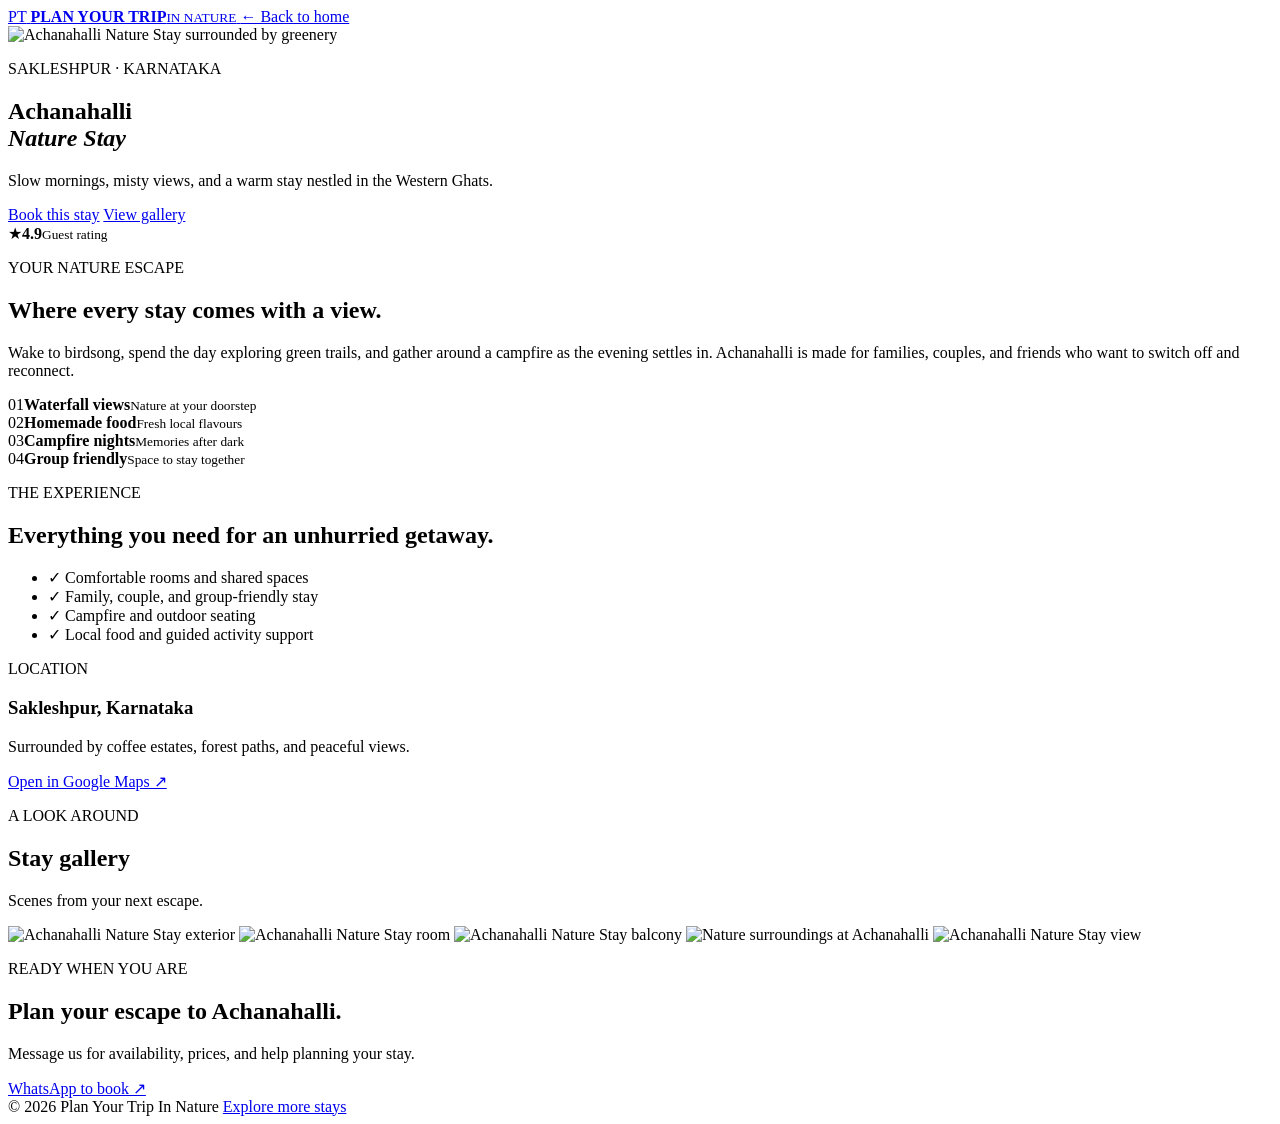
==== ANS.html @ 4305c687 "Update and rename ANS2.html to ANS.html" ====
<!DOCTYPE html>
<html lang="en">
<head>
  <meta charset="UTF-8">
  <meta name="viewport" content="width=device-width, initial-scale=1.0">
  <title>Achanahalli Nature Stay | Plan Your Trip In Nature</title>
  <link rel="preconnect" href="https://fonts.googleapis.com">
  <link rel="preconnect" href="https://fonts.gstatic.com" crossorigin>
  <link href="https://fonts.googleapis.com/css2?family=DM+Sans:wght@400;500;600;700&family=Playfair+Display:wght@600;700&display=swap" rel="stylesheet">
  <link rel="stylesheet" href="screen/css/ans.css">
</head>
<body>
  
  <header class="site-header">
    <a class="brand" href="index.html" aria-label="Plan Your Trip In Nature home">
      <span class="brand-mark">PT</span>
      <span><strong>PLAN YOUR TRIP</strong><small>IN NATURE</small></span>
    </a>
    <a class="back-link" href="index.html">← Back to home</a>
  </header>

  <main>
    <section class="hero">
      <img src="../assets/1.jpg" alt="Achanahalli Nature Stay surrounded by greenery">
      <div class="hero-shade"></div>
      <div class="hero-content">
        <p class="eyebrow">SAKLESHPUR · KARNATAKA</p>
        <h1>Achanahalli<br><em>Nature Stay</em></h1>
        <p class="hero-copy">Slow mornings, misty views, and a warm stay nestled in the Western Ghats.</p>
        <div class="hero-actions">
          <a class="button button-primary" href="#book">Book this stay</a>
          <a class="button button-ghost" href="#gallery">View gallery</a>
        </div>
      </div>
      <div class="rating-card"><span>★</span><strong>4.9</strong><small>Guest rating</small></div>
    </section>

    <section class="overview wrap">
      <div class="intro">
        <p class="eyebrow dark">YOUR NATURE ESCAPE</p>
        <h2>Where every stay comes with a view.</h2>
        <p>Wake to birdsong, spend the day exploring green trails, and gather around a campfire as the evening settles in. Achanahalli is made for families, couples, and friends who want to switch off and reconnect.</p>
      </div>
      <div class="facts" aria-label="Stay highlights">
        <div><span>01</span><strong>Waterfall views</strong><small>Nature at your doorstep</small></div>
        <div><span>02</span><strong>Homemade food</strong><small>Fresh local flavours</small></div>
        <div><span>03</span><strong>Campfire nights</strong><small>Memories after dark</small></div>
        <div><span>04</span><strong>Group friendly</strong><small>Space to stay together</small></div>
      </div>
    </section>

    <section class="experience">
      <div class="wrap two-column">
        <div>
          <p class="eyebrow dark">THE EXPERIENCE</p>
          <h2>Everything you need for an unhurried getaway.</h2>
          <ul class="amenities">
            <li>✓ Comfortable rooms and shared spaces</li>
            <li>✓ Family, couple, and group-friendly stay</li>
            <li>✓ Campfire and outdoor seating</li>
            <li>✓ Local food and guided activity support</li>
          </ul>
        </div>
        <aside class="location-card">
          <p class="map-label">LOCATION</p>
          <h3>Sakleshpur, Karnataka</h3>
          <p>Surrounded by coffee estates, forest paths, and peaceful views.</p>
          <a href="https://maps.google.com/?q=Sakleshpur,Karnataka" target="_blank" rel="noopener noreferrer">Open in Google Maps ↗</a>
        </aside>
      </div>
    </section>

    <section class="gallery wrap" id="gallery">
      <div class="section-heading"><div><p class="eyebrow dark">A LOOK AROUND</p><h2>Stay gallery</h2></div><p>Scenes from your next escape.</p></div>
      <div class="gallery-grid">
        <img class="gallery-large" src="../assets/1.jpg" alt="Achanahalli Nature Stay exterior">
        <img src="../assets/2.jpg" alt="Achanahalli Nature Stay room">
        <img src="../assets/3.jpg" alt="Achanahalli Nature Stay balcony">
        <img src="../assets/4.jpg" alt="Nature surroundings at Achanahalli">
        <img src="../assets/5.jpg" alt="Achanahalli Nature Stay view">
      </div>
    </section>

    <section class="booking wrap" id="book">
      <div><p class="eyebrow">READY WHEN YOU ARE</p><h2>Plan your escape to Achanahalli.</h2><p>Message us for availability, prices, and help planning your stay.</p></div>
      <a class="button button-light" href="https://wa.me/919113213626?text=Hi%2C%20I%20would%20like%20to%20know%20more%20about%20Achanahalli%20Nature%20Stay." target="_blank" rel="noopener noreferrer">WhatsApp to book ↗</a>
    </section>
  </main>

  <footer>© 2026 Plan Your Trip In Nature <a href="index.html">Explore more stays</a></footer>
</body>
</html>
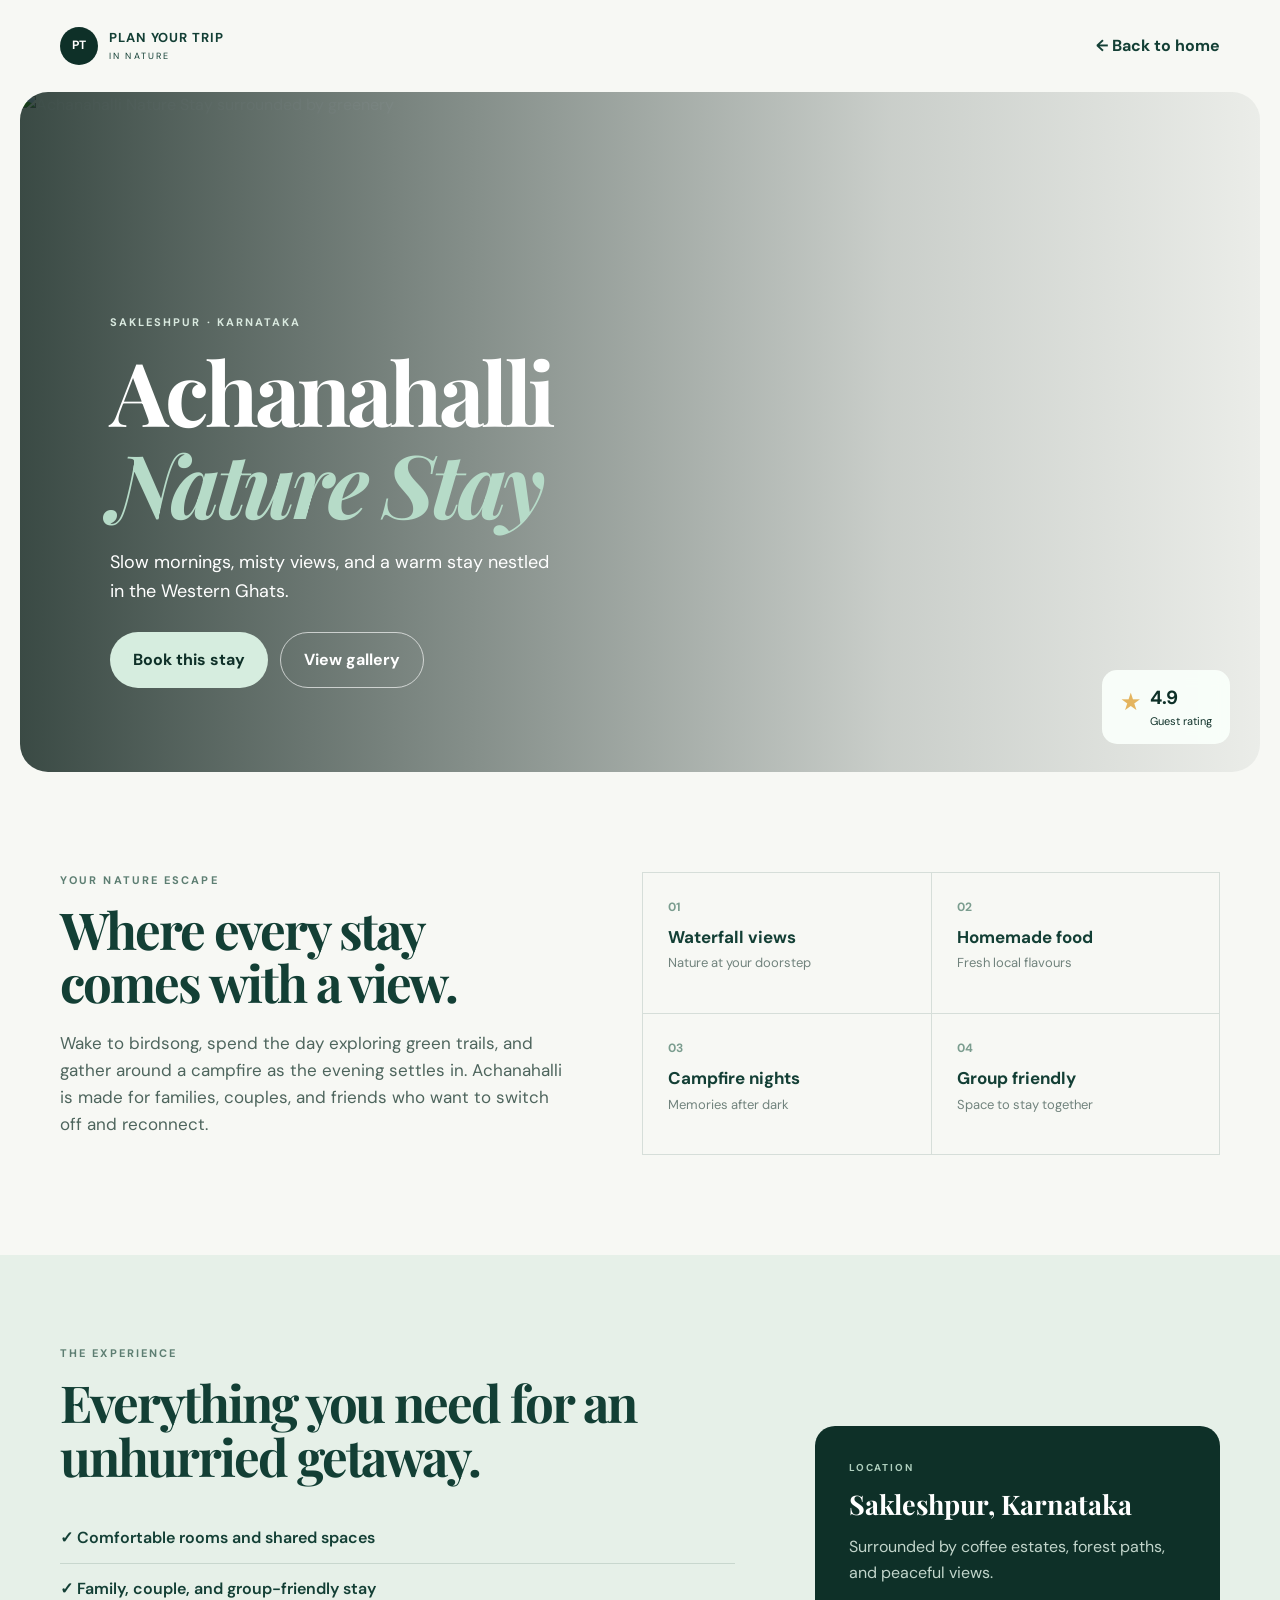
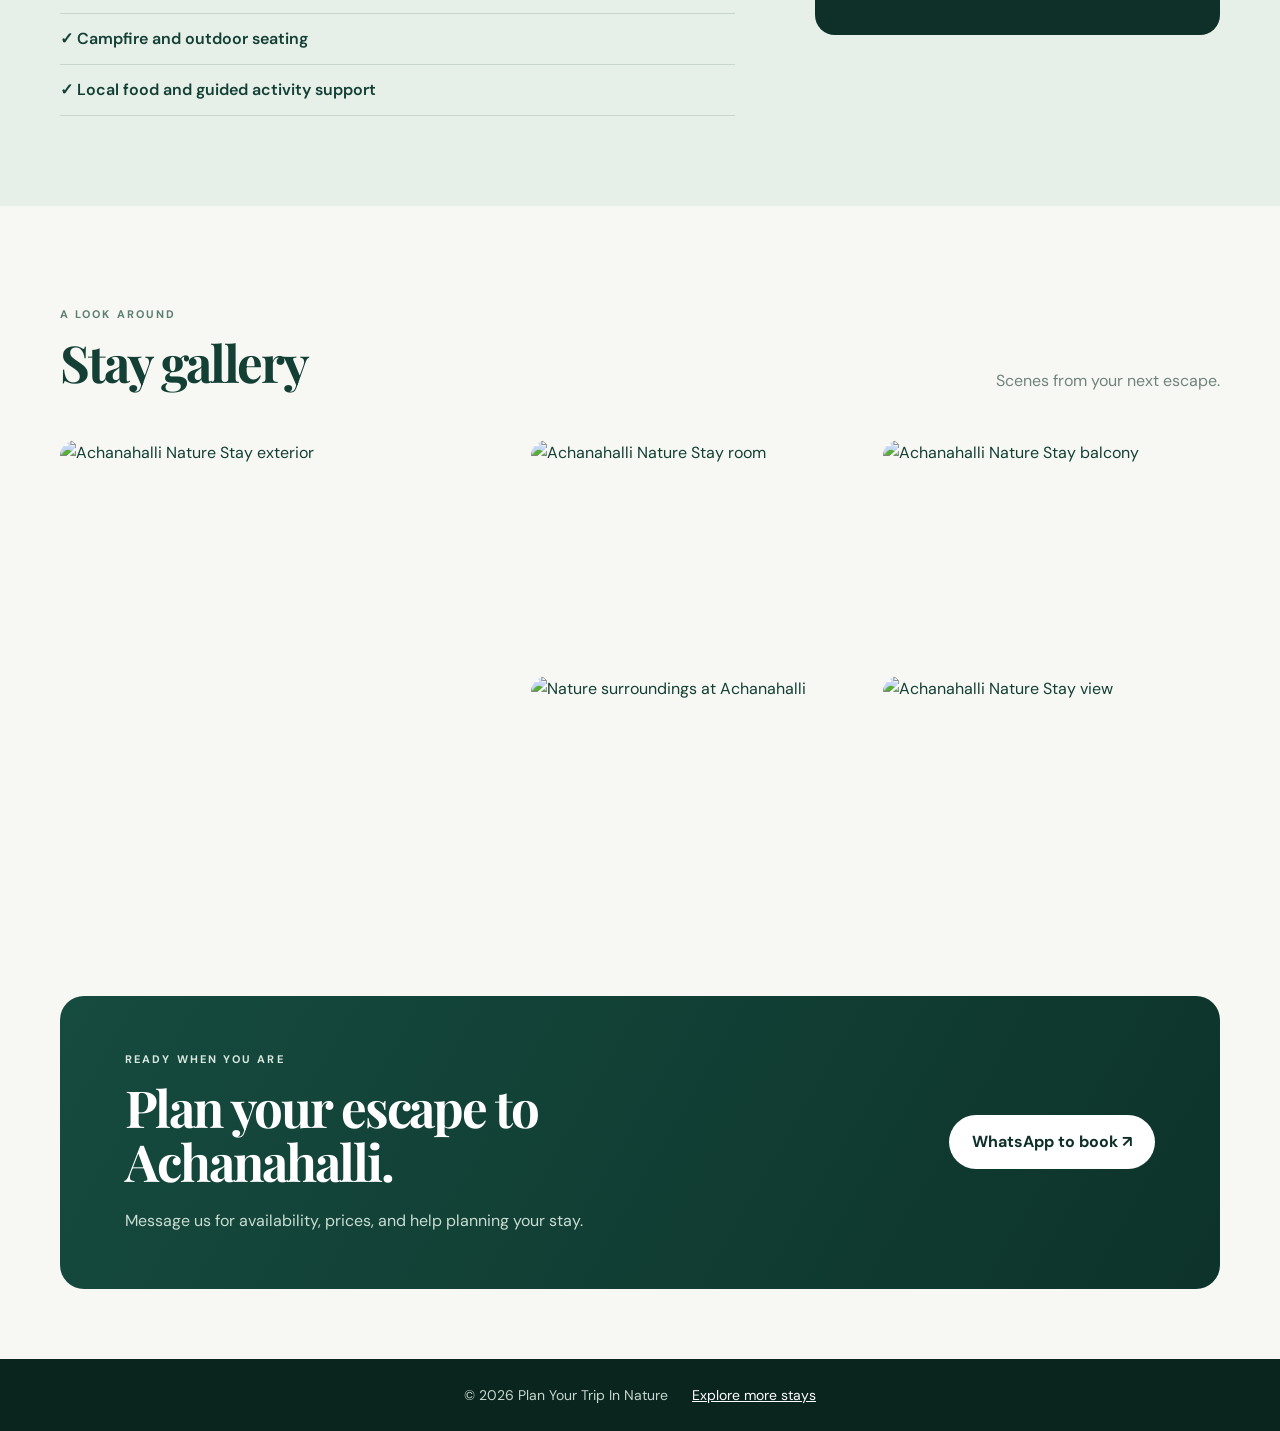
==== commit 638214ba: "Fix HTML encoding issues in ANS.htmlloc" ====
--- a/ANS.html
+++ b/ANS.html
@@ -65,7 +65,6 @@
           <p class="map-label">LOCATION</p>
           <h3>Sakleshpur, Karnataka</h3>
           <p>Surrounded by coffee estates, forest paths, and peaceful views.</p>
-          <a href="https://maps.google.com/?q=Sakleshpur,Karnataka" target="_blank" rel="noopener noreferrer">Open in Google Maps ↗</a>
         </aside>
       </div>
     </section>
--- a/screen/css/ans.css
+++ b/screen/css/ans.css
@@ -0,0 +1,2 @@
+:root{--ink:#133f35;--forest:#0e3028;--sage:#e6f0e8;--cream:#f7f8f4;--gold:#e4b45f;--line:rgba(19,63,53,.14)}
+*{box-sizing:border-box}html{scroll-behavior:smooth}body{margin:0;background:var(--cream);color:var(--ink);font-family:"DM Sans",sans-serif;line-height:1.6}.site-header,.wrap{width:min(1160px,calc(100% - 40px));margin:auto}.site-header{height:92px;display:flex;align-items:center;justify-content:space-between}.brand{display:flex;align-items:center;gap:11px;color:var(--ink);text-decoration:none}.brand-mark{display:grid;place-items:center;width:38px;height:38px;border-radius:50%;background:var(--forest);color:white;font-size:12px;font-weight:700}.brand strong,.brand small{display:block;letter-spacing:.07em}.brand strong{font-size:13px}.brand small{font-size:9px;letter-spacing:.24em}.back-link{color:var(--ink);font-weight:700;text-decoration:none}.hero{position:relative;width:min(1300px,calc(100% - 40px));height:min(680px,76vh);min-height:540px;margin:0 auto;border-radius:28px;overflow:hidden;color:#fff}.hero>img{width:100%;height:100%;object-fit:cover}.hero-shade{position:absolute;inset:0;background:linear-gradient(90deg,rgba(5,25,19,.78),rgba(5,25,19,.19) 70%,rgba(5,25,19,.05))}.hero-content{position:absolute;left:clamp(28px,7vw,94px);bottom:clamp(42px,8vw,84px);max-width:570px}.eyebrow{margin:0 0 13px;color:#d9e9df;font-size:11px;font-weight:700;letter-spacing:.19em}.eyebrow.dark{color:#5d7e72}.hero h1,h2,h3{font-family:"Playfair Display",serif;line-height:1.05}.hero h1{margin:0;font-size:clamp(48px,7vw,88px);letter-spacing:-.045em}.hero h1 em{color:#b6dbc8;font-style:italic}.hero-copy{max-width:450px;font-size:18px}.hero-actions{display:flex;gap:12px;margin-top:27px}.button{display:inline-flex;justify-content:center;align-items:center;border-radius:50px;padding:14px 23px;font-weight:700;text-decoration:none;transition:transform .2s}.button:hover{transform:translateY(-2px)}.button-primary{background:#d6eddf;color:var(--forest)}.button-ghost{border:1px solid rgba(255,255,255,.65);color:white}.rating-card{position:absolute;right:30px;bottom:28px;display:grid;grid-template-columns:auto auto;gap:0 8px;padding:13px 18px;background:rgba(250,255,251,.92);border-radius:15px;color:var(--forest);backdrop-filter:blur(8px)}.rating-card span{grid-row:span 2;color:var(--gold);font-size:24px}.rating-card strong{font-size:19px}.rating-card small{font-size:11px}.overview{display:grid;grid-template-columns:1fr 1.15fr;gap:80px;padding:100px 0}.intro h2,.experience h2,.gallery h2,.booking h2{margin:0 0 20px;font-size:clamp(32px,4vw,51px);letter-spacing:-.04em}.intro>p:last-child{font-size:17px;color:#4e655d}.facts{display:grid;grid-template-columns:1fr 1fr;border-top:1px solid var(--line);border-left:1px solid var(--line)}.facts div{min-height:130px;padding:25px;border-right:1px solid var(--line);border-bottom:1px solid var(--line)}.facts span,.facts strong,.facts small{display:block}.facts span{color:#7b9d8f;font-size:12px;font-weight:700}.facts strong{margin:7px 0 2px;font-size:17px}.facts small{color:#71837d;font-size:13px}.experience{background:var(--sage);padding:90px 0}.two-column{display:grid;grid-template-columns:1.25fr .75fr;gap:80px}.amenities{margin:30px 0 0;padding:0;list-style:none;font-weight:600}.amenities li{padding:12px 0;border-bottom:1px solid var(--line)}.location-card{align-self:center;padding:34px;background:var(--forest);color:white;border-radius:20px}.location-card h3{margin:0;font-size:27px}.location-card p:not(.map-label){color:#c2d5cb}.location-card a{color:#d9e9df;font-weight:700}.map-label{margin:0 0 14px;color:#afcfbe;font-size:10px;font-weight:700;letter-spacing:.18em}.gallery{padding:100px 0}.section-heading{display:flex;align-items:end;justify-content:space-between;margin-bottom:30px}.section-heading p:last-child{color:#71837d}.gallery-grid{display:grid;grid-template-columns:1.35fr 1fr 1fr;grid-template-rows:220px 220px;gap:16px}.gallery-grid img{width:100%;height:100%;object-fit:cover;border-radius:16px}.gallery-large{grid-row:span 2}.booking{display:flex;align-items:center;justify-content:space-between;gap:30px;margin-bottom:70px;padding:55px 65px;border-radius:24px;background:linear-gradient(120deg,#164b3f,#0d332a);color:white}.booking h2{max-width:650px}.booking>div>p:last-child{margin:0;color:#c9ddd2}.button-light{flex:none;background:white;color:var(--forest)}footer{padding:25px 20px;background:#0a241e;color:#c5d7ce;text-align:center;font-size:14px}footer a{margin-left:20px;color:white}@media(max-width:760px){.site-header{height:78px}.hero{height:650px;min-height:0}.hero-shade{background:linear-gradient(0deg,rgba(5,25,19,.83),rgba(5,25,19,.15))}.overview{grid-template-columns:1fr;gap:42px;padding:65px 0}.two-column{grid-template-columns:1fr;gap:42px;padding:0}.experience{padding:65px 0}.facts div{padding:19px;min-height:115px}.gallery{padding:65px 0}.section-heading{display:block}.gallery-grid{grid-template-columns:1fr 1fr;grid-template-rows:220px 160px 160px}.gallery-large{grid-column:span 2;grid-row:auto}.booking{display:block;margin-bottom:40px;padding:38px 28px}.button-light{margin-top:15px}.back-link{font-size:13px}.brand strong{font-size:11px}.hero-actions{flex-wrap:wrap}}
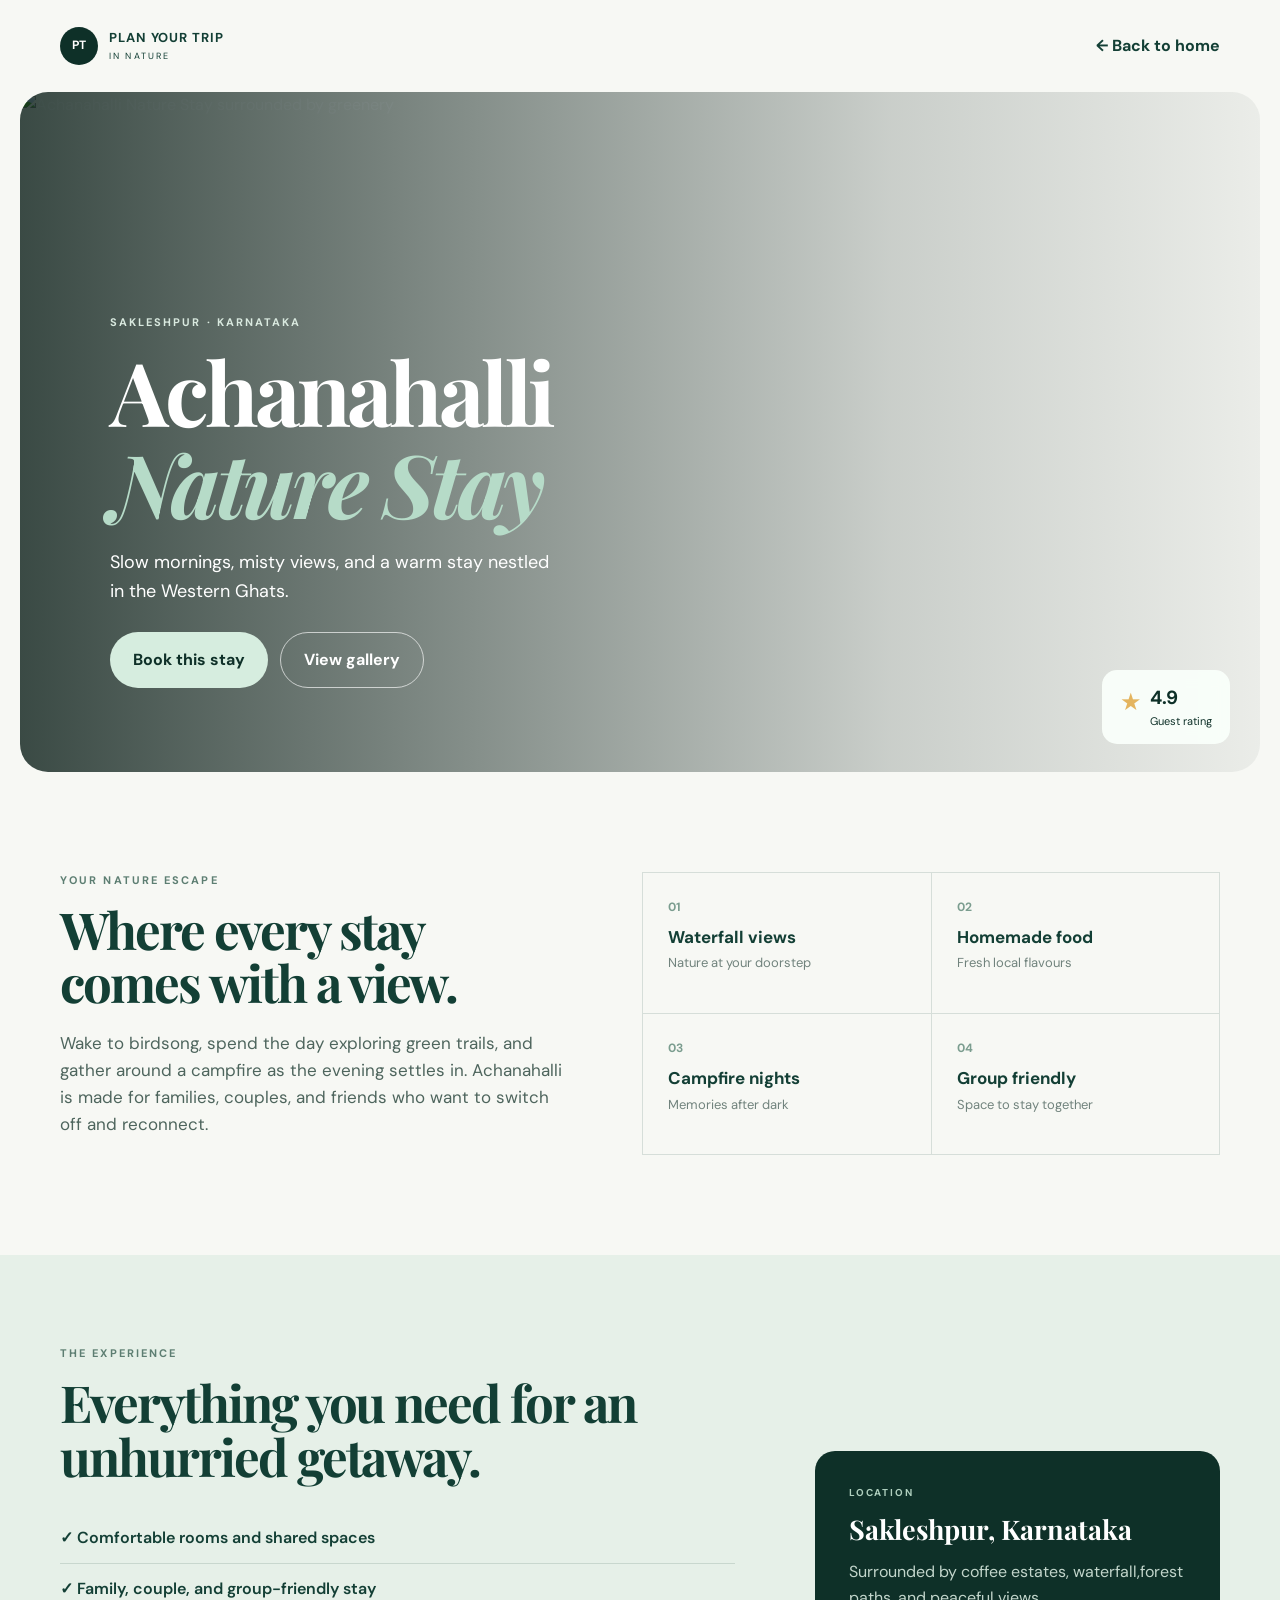
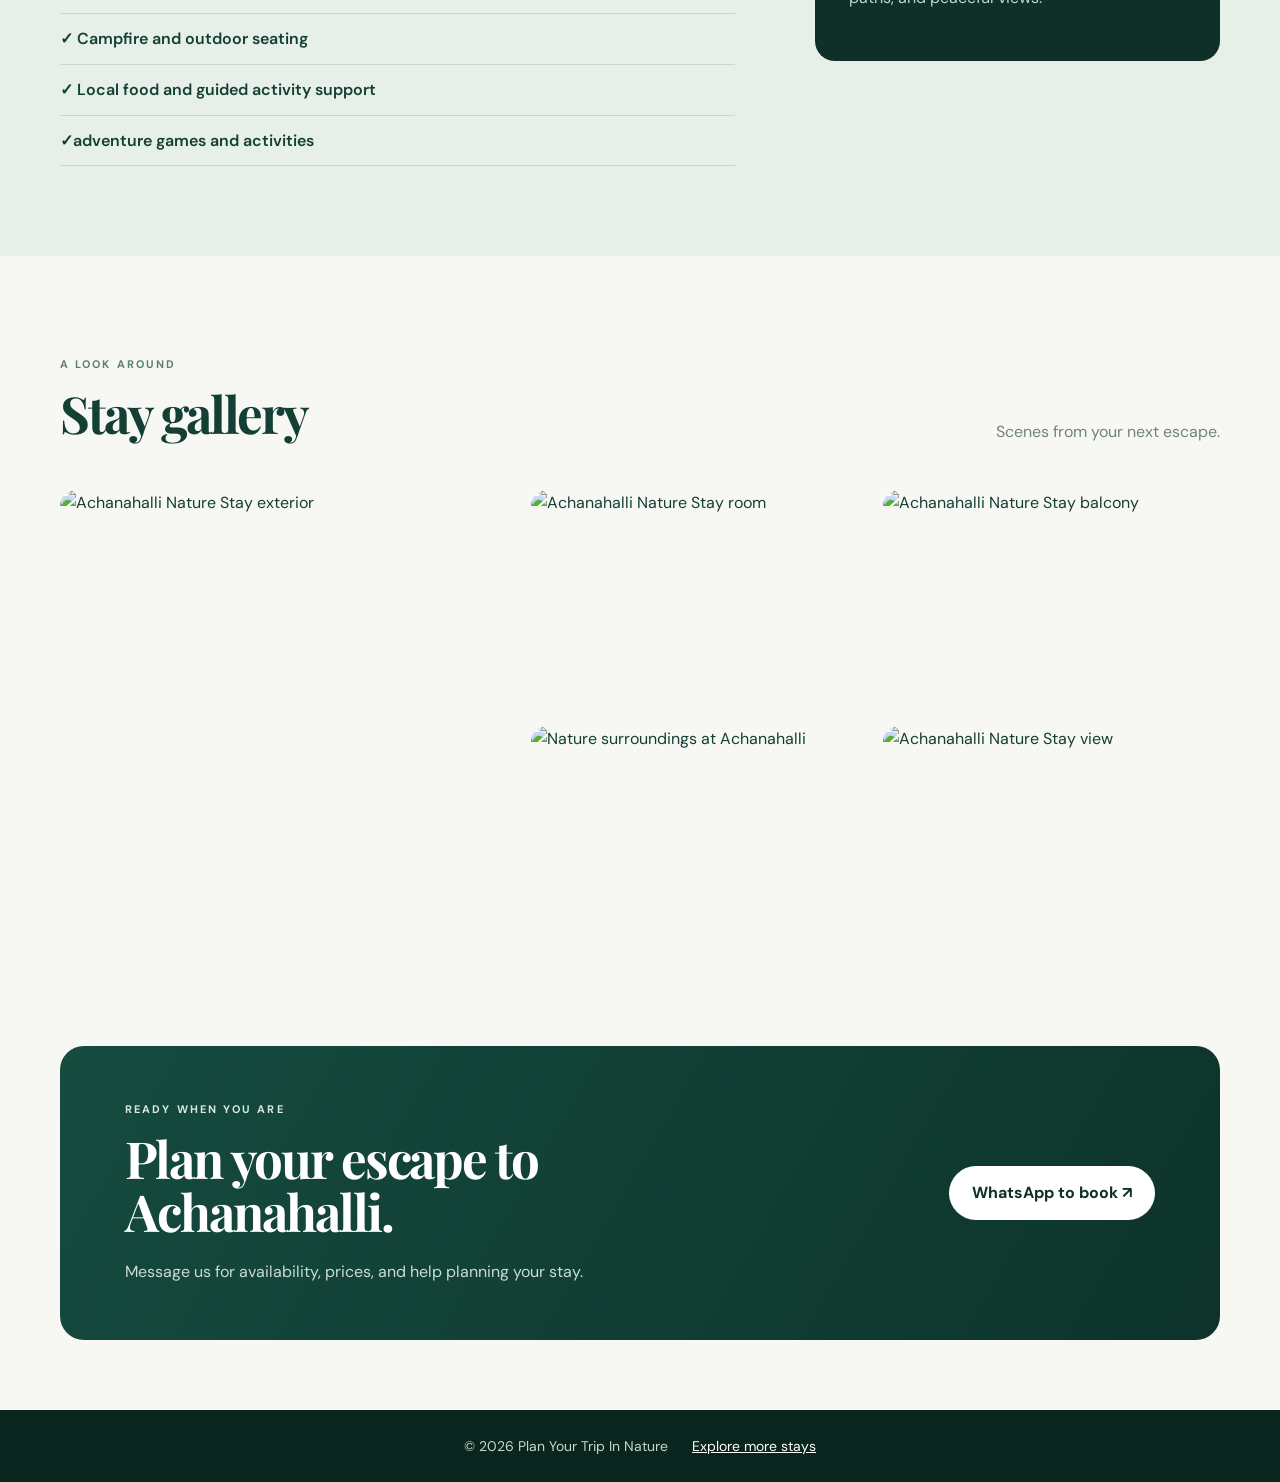
==== commit 218cee1b: "c" ====
--- a/ANS.html
+++ b/ANS.html
@@ -59,12 +59,13 @@
             <li>✓ Family, couple, and group-friendly stay</li>
             <li>✓ Campfire and outdoor seating</li>
             <li>✓ Local food and guided activity support</li>
+             <li>✓adventure games and activities</li>
           </ul>
         </div>
         <aside class="location-card">
           <p class="map-label">LOCATION</p>
           <h3>Sakleshpur, Karnataka</h3>
-          <p>Surrounded by coffee estates, forest paths, and peaceful views.</p>
+          <p>Surrounded by coffee estates, waterfall,forest paths, and peaceful views.</p>
         </aside>
       </div>
     </section>
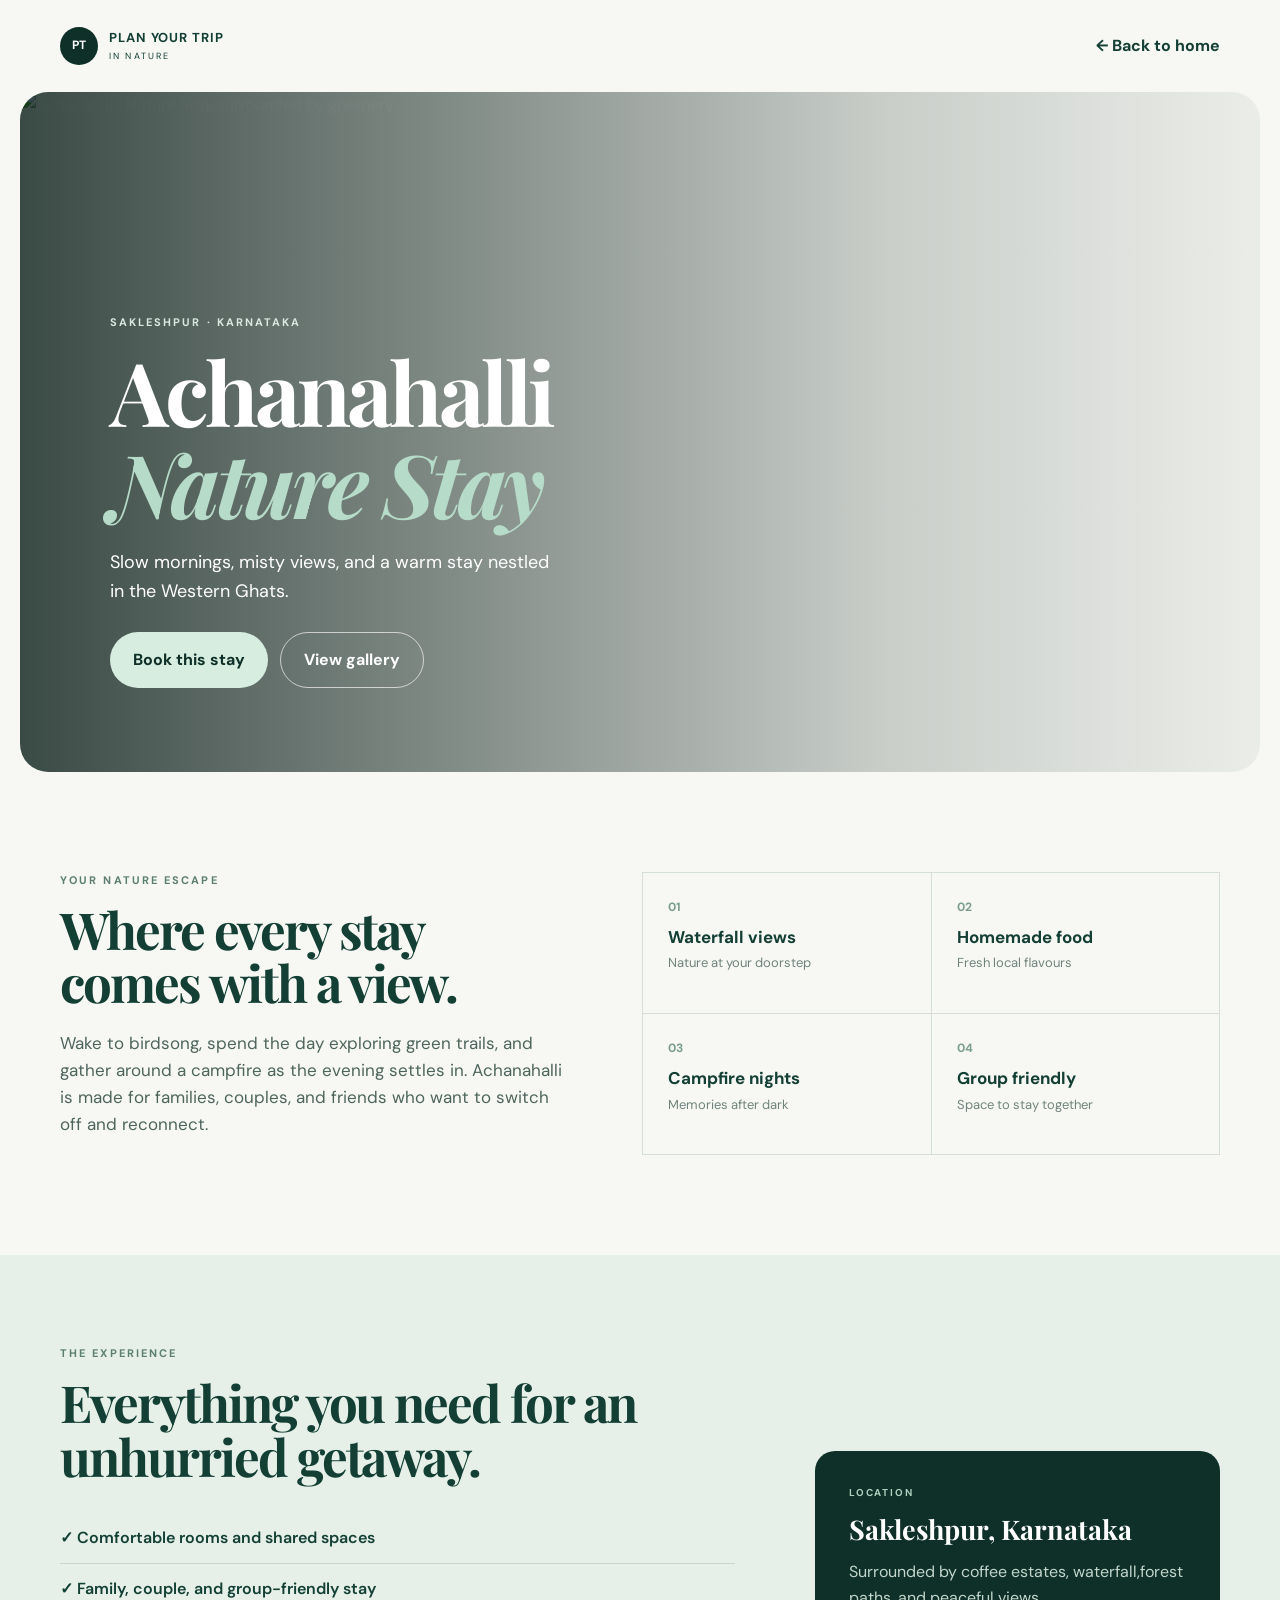
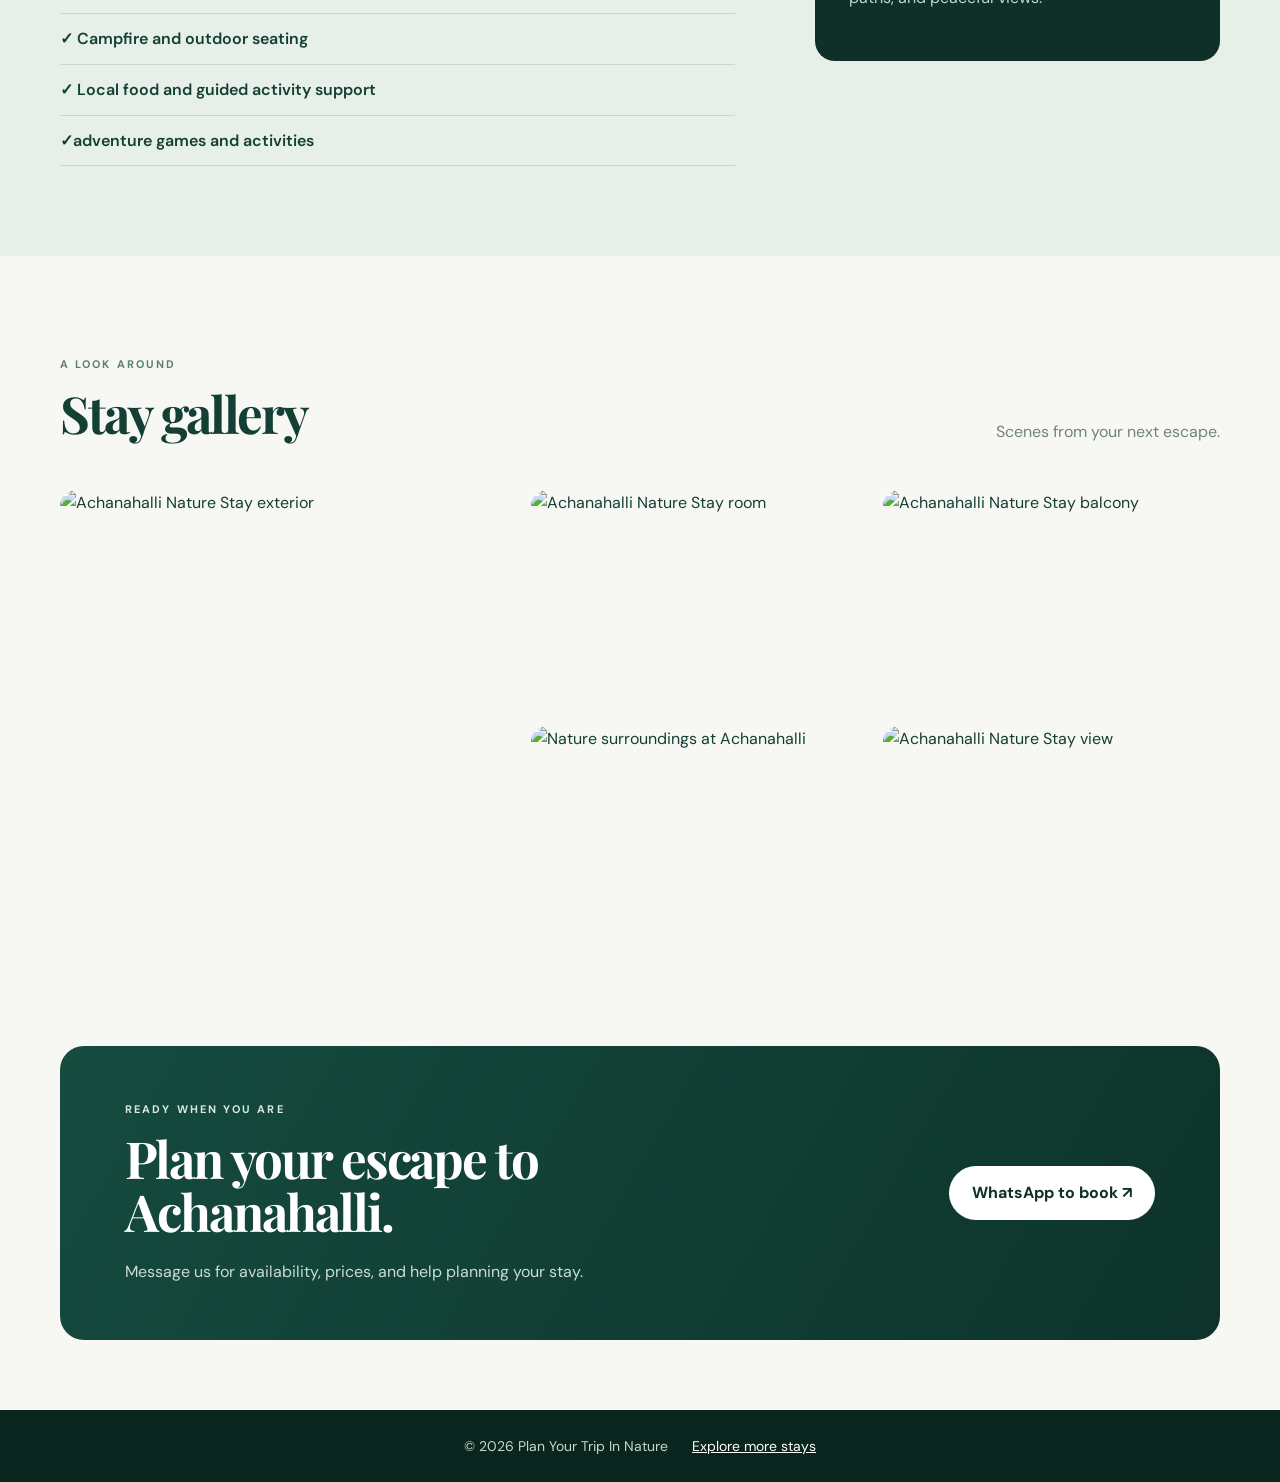
==== commit 06f2301c: "Update ANS.html" ====
--- a/ANS.html
+++ b/ANS.html
@@ -32,7 +32,7 @@
           <a class="button button-ghost" href="#gallery">View gallery</a>
         </div>
       </div>
-      <div class="rating-card"><span>★</span><strong>4.9</strong><small>Guest rating</small></div>
+    </div>
     </section>
 
     <section class="overview wrap">
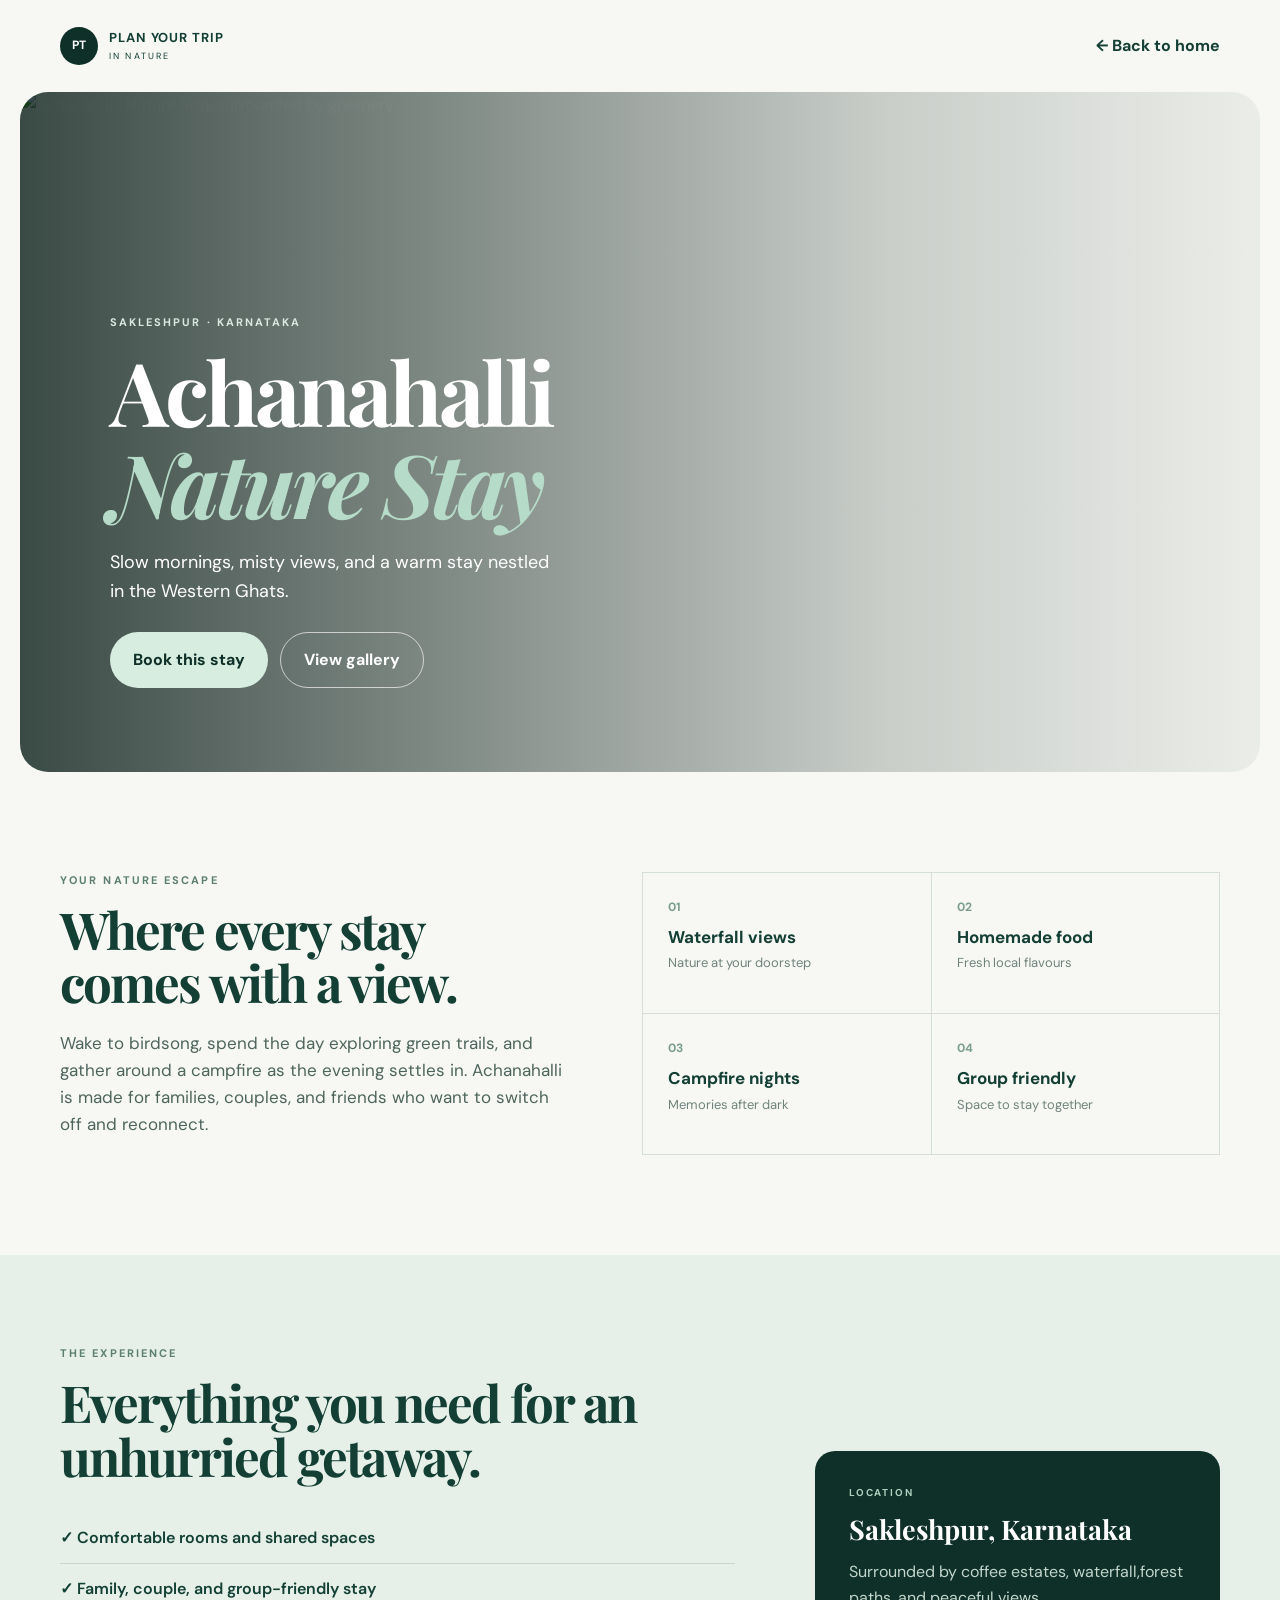
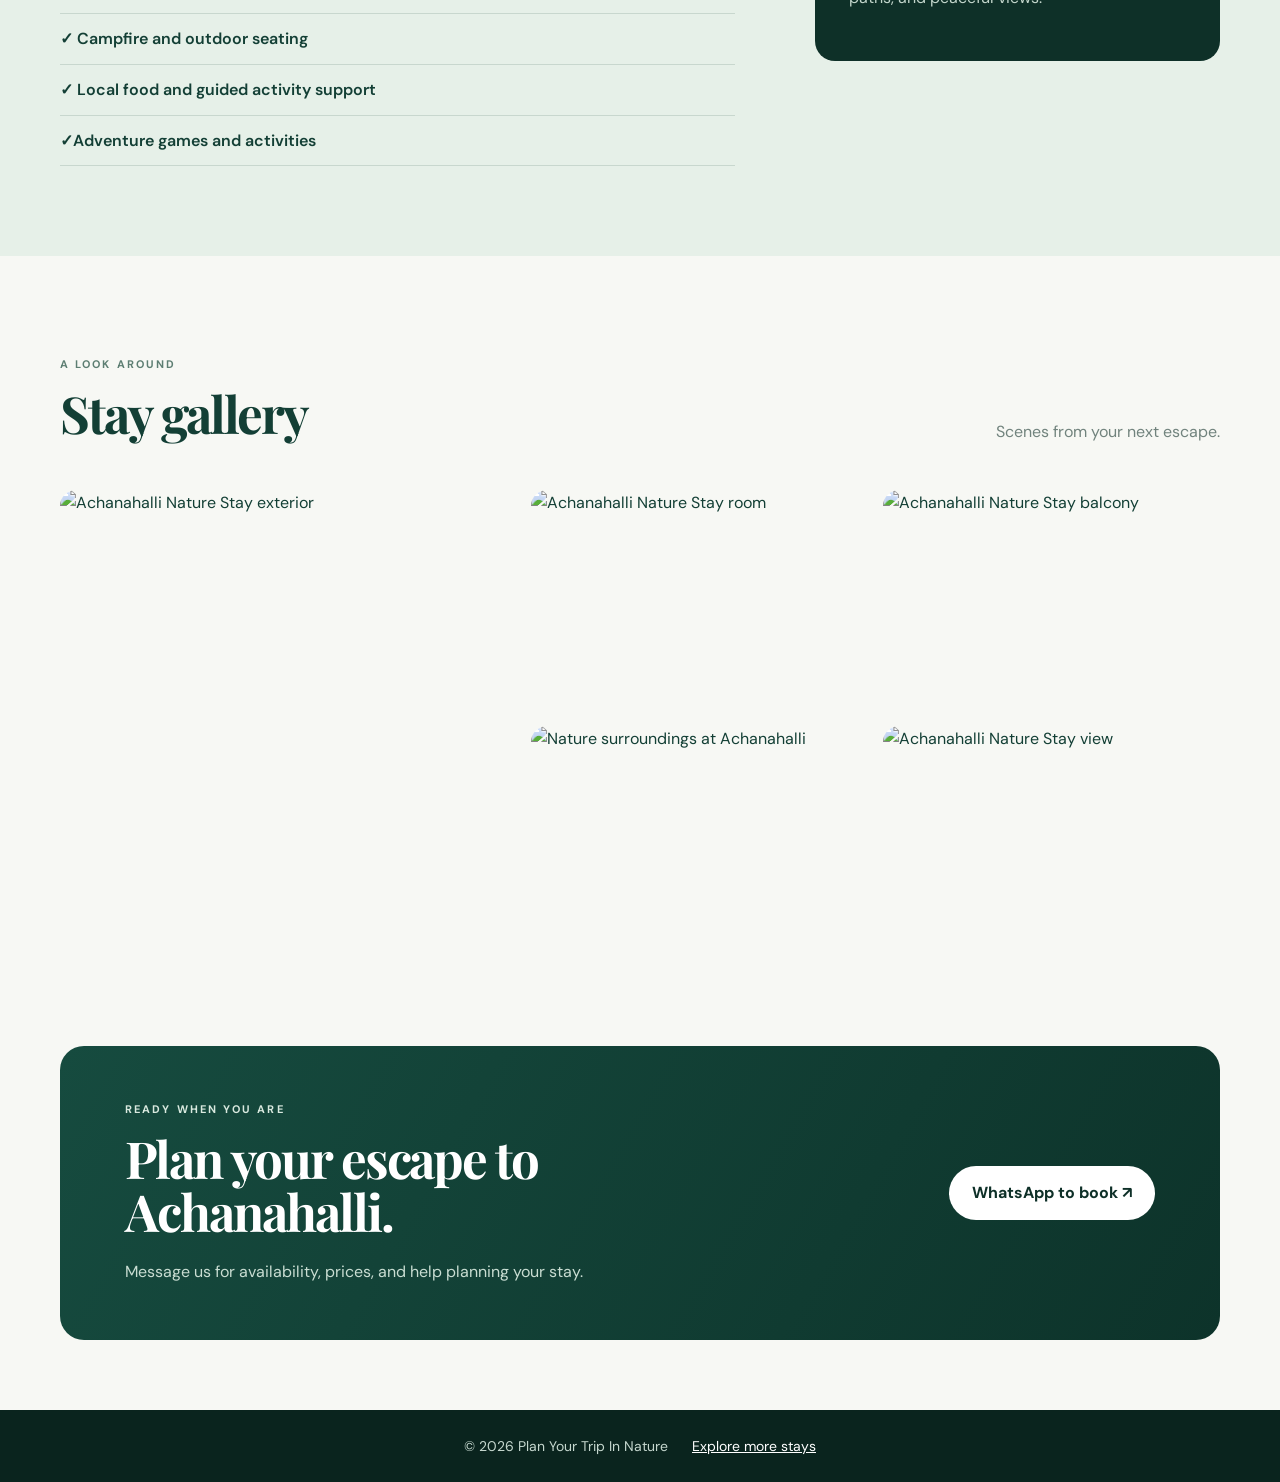
==== commit 62dc41fb: "Fix HTML encoding issues in ANS.html" ====
--- a/ANS.html
+++ b/ANS.html
@@ -59,7 +59,7 @@
             <li>✓ Family, couple, and group-friendly stay</li>
             <li>✓ Campfire and outdoor seating</li>
             <li>✓ Local food and guided activity support</li>
-             <li>✓adventure games and activities</li>
+             <li>✓Adventure games and activities</li>
           </ul>
         </div>
         <aside class="location-card">
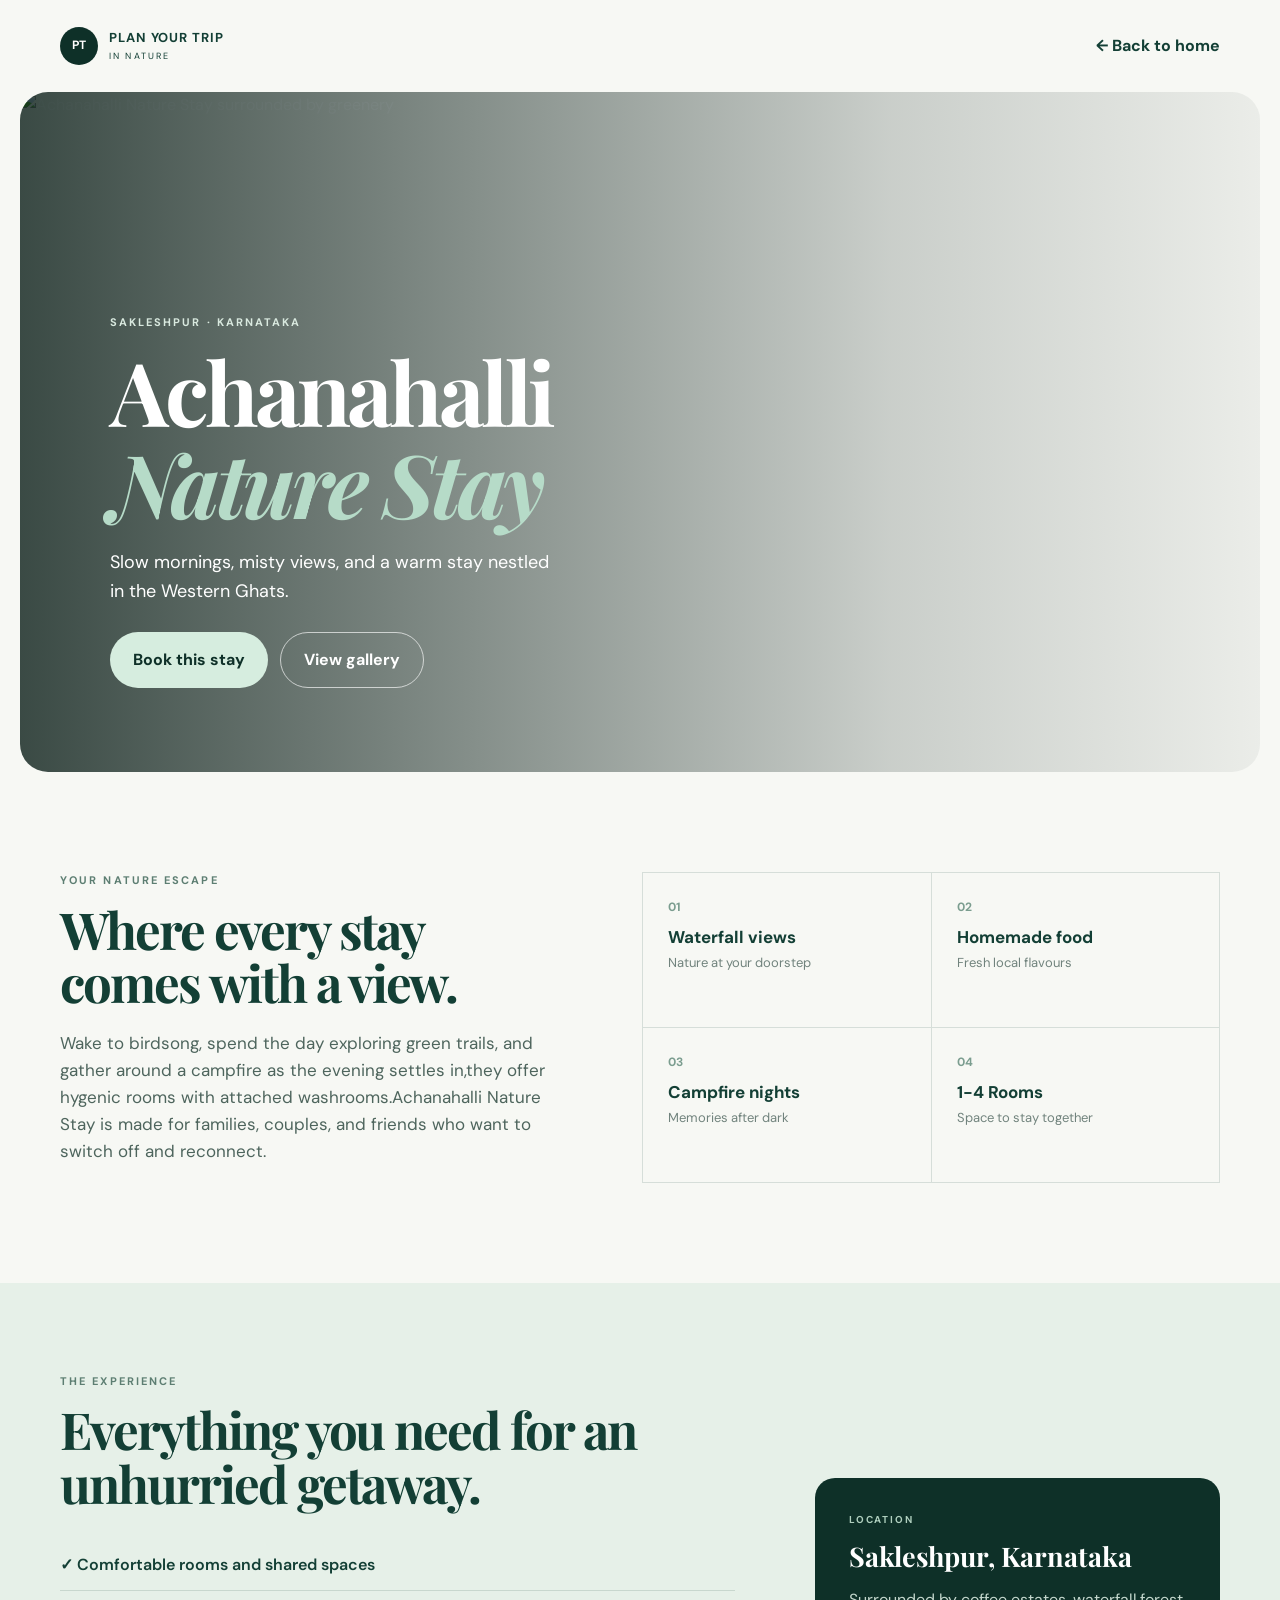
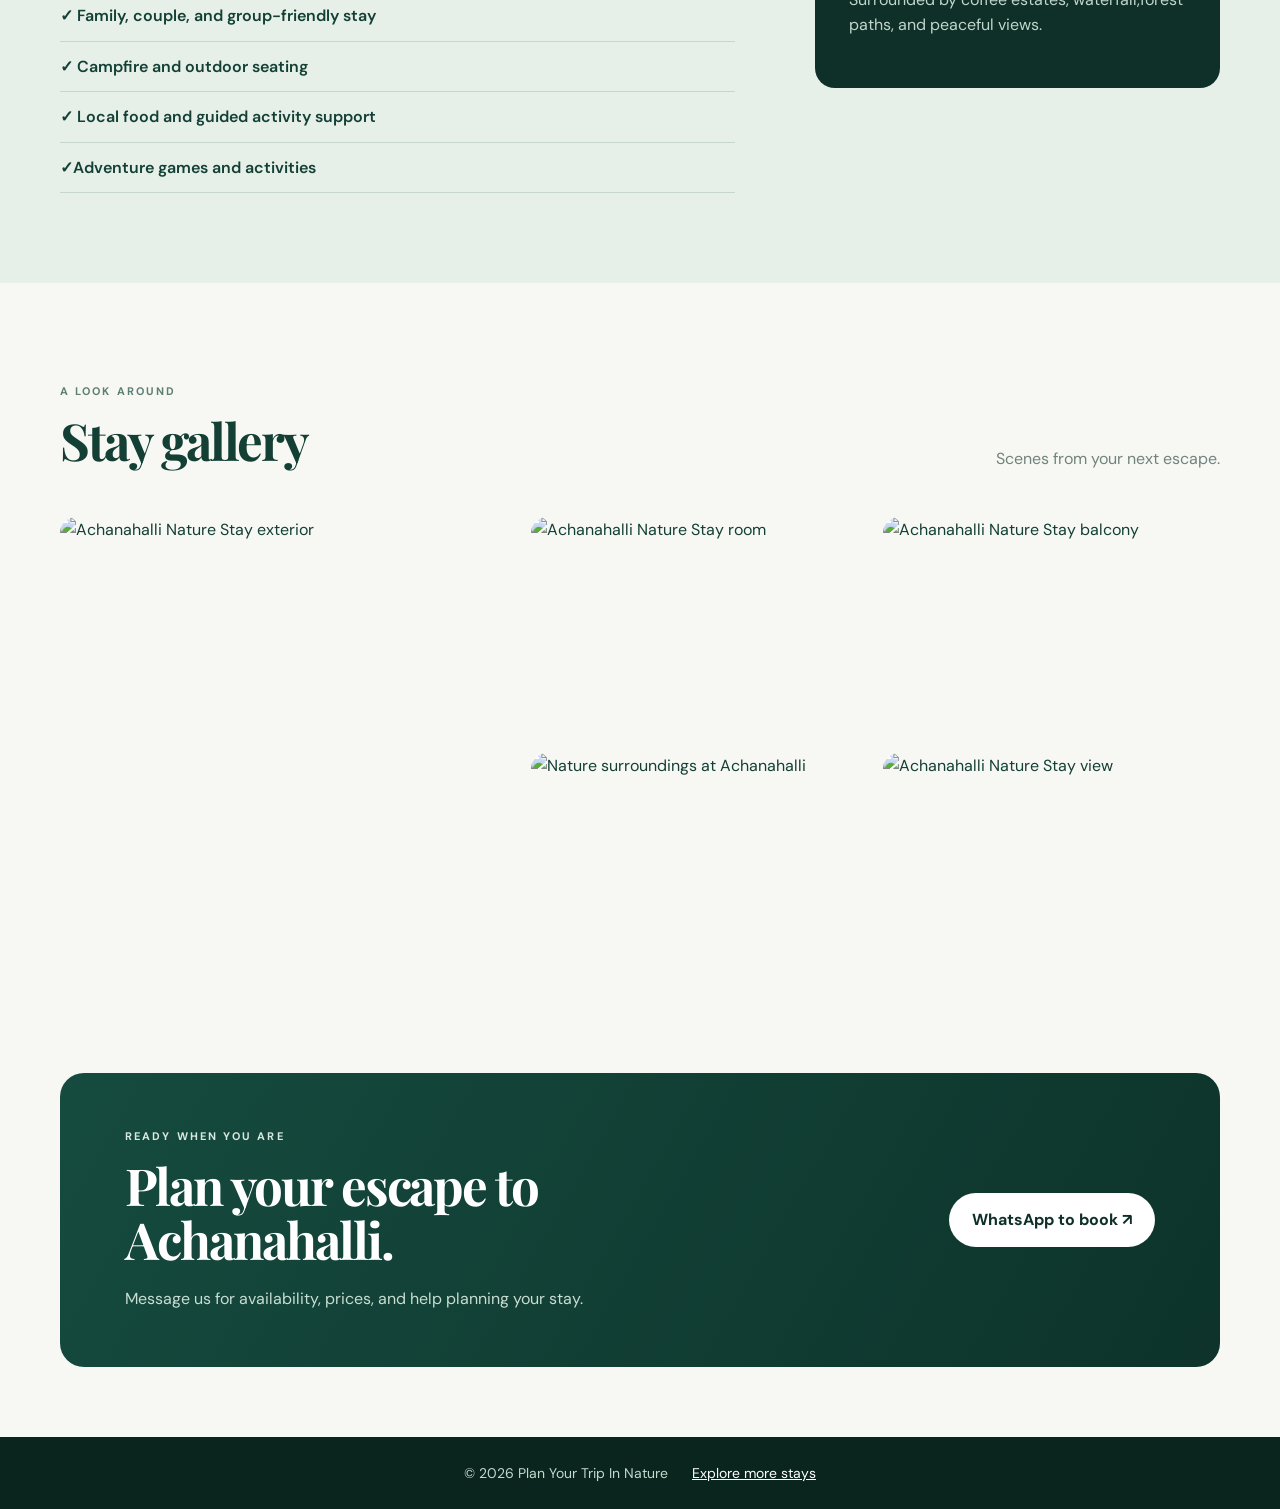
==== commit bc957b21: "Update ANS.html" ====
--- a/ANS.html
+++ b/ANS.html
@@ -39,13 +39,13 @@
       <div class="intro">
         <p class="eyebrow dark">YOUR NATURE ESCAPE</p>
         <h2>Where every stay comes with a view.</h2>
-        <p>Wake to birdsong, spend the day exploring green trails, and gather around a campfire as the evening settles in. Achanahalli is made for families, couples, and friends who want to switch off and reconnect.</p>
+        <p>Wake to birdsong, spend the day exploring green trails, and gather around a campfire as the evening settles in,they offer hygenic rooms with attached washrooms.Achanahalli Nature Stay is made for families, couples, and friends who want to switch off and reconnect.</p>
       </div>
       <div class="facts" aria-label="Stay highlights">
         <div><span>01</span><strong>Waterfall views</strong><small>Nature at your doorstep</small></div>
         <div><span>02</span><strong>Homemade food</strong><small>Fresh local flavours</small></div>
         <div><span>03</span><strong>Campfire nights</strong><small>Memories after dark</small></div>
-        <div><span>04</span><strong>Group friendly</strong><small>Space to stay together</small></div>
+        <div><span>04</span><strong>1-4 Rooms</strong><small>Space to stay together</small></div>
       </div>
     </section>
 
